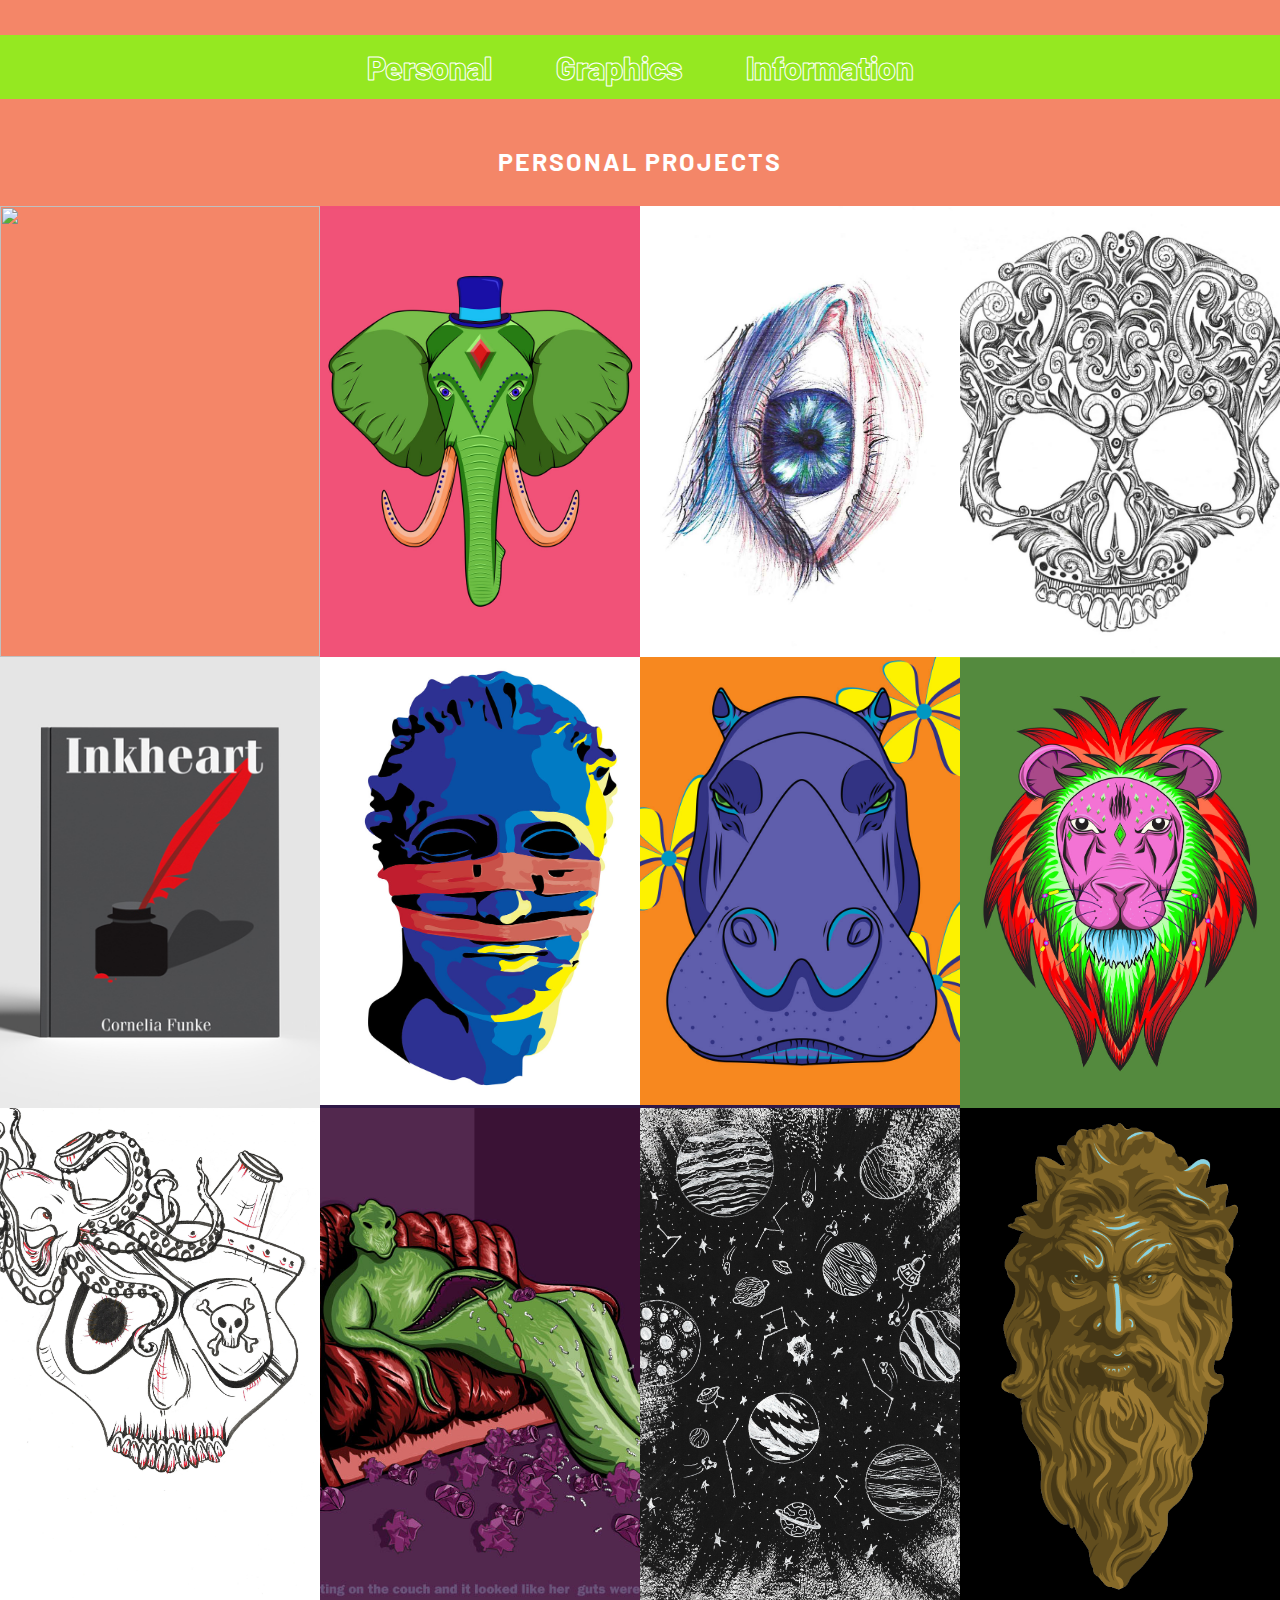
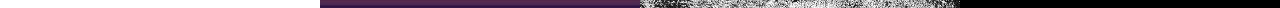
==== index.html @ 40e2166b "Add files via upload" ====
<!DOCTYPE html>
<title>Personal</title>
<meta charset="utf-8">
<meta name="viewport" content="width=device-width, initial-scale=1">
<link href="styless.css" rel="stylesheet">
<link rel="apple-touch-icon" sizes="180x180" href="img/apple-touch-icon.png">
<link rel="icon" type="image/png" sizes="32x32" href="img/favicon-32x32.png">
<link rel="icon" type="image/png" sizes="16x16" href="img/favicon-16x16.png">
<link rel="manifest" href="img/site.webmanifest">
<link rel="mask-icon" href="img/safari-pinned-tab.svg" color="#5bbad5">
<link rel="shortcut icon" href="img/favicon.ico">
<meta name="msapplication-TileColor" content="#da532c">
<meta name="msapplication-config" content="img/browserconfig.xml">
<meta name="theme-color" content="#ffffff">
<body>
	<main>
<main>
  
  <!-- class in body for BG image -->
<body class="home">


<!-- Navigation Bar -->

<nav class="container">
 
 <a href="index.html">
  <span data-content="Personal" aria-hidden="true">
  </span>Personal</a>

  <a href="graphics.html">
  <span data-content="Graphics" aria-hidden="true">
  </span>Graphics</a>

  <a href="information.html">
  <span data-content="Information" aria-hidden="true">
  </span>Information</a>
   </nav>





   <!-- Images and quick view? IDK -->

<main>

  <div class="portfolio">
  <h2 class="title">Personal Projects</h2>
  

  <div class="card">
    <div class="content">
      <span class="title">Animal Design</span>
      <span class="category">Made with Procreate</span>
    </div>
    <div class="image">
      <img src="img/Boar.jpg" alt="" />
    </div>
  </div>

  <div class="card">
    <div class="content">
      <span class="title">Animal Design</span>
      <span class="category">Made with Illustrator</span>
    </div>
    <div class="image">
      <img src="img/elephant.jpg" alt="" />
    </div>
  </div>

  <div class="card">
    <div class="content">
      <span class="title">Pen Design</span>
      <span class="category">Playing with different coloured pens</span>
    </div>
    <div class="image">
      <img src="img/eye.jpg" alt="" />
    </div>
  </div>

  <div class="card">
    <div class="content">
      <span class="title">Fancy Pen Work</span>
      <span class="category">Exploring shapes</span>
    </div>
    <div class="image">
      <img src="img/fancy.jpg" alt="" />
    </div>
  </div>

  <div class="card">
    <div class="content">
      <span class="title">Pattern</span>
      <span class="category">Exploring floral pen pattern</span>
    </div>
    <div class="image">
      <img src="img/inkheart.jpg" alt="" />
    </div>
  </div>

  <div class="card">
    <div class="content">
      <span class="title">Polish Sculpture</span>
      <span class="category">An Illustration made in Illustrator of a famous Polish Statue</span>
    </div>
    <div class="image">
      <img src="img/sculpture.jpg" alt="" />
    </div>
  </div>

  <div class="card">
    <div class="content">
      <span class="title">Animal Design</span>
      <span class="category">Illustration of a hippo's head, made in Illustrator</span>
    </div>
    <div class="image">
      <img src="img/hippo.jpg" alt="" />
    </div>
  </div>

  <div class="card">
    <div class="content">
      <span class="title">Animal Design</span>
      <span class="category">Illustration of a Lion, made in Illustrator</span>
    </div>
    <div class="image">
      <img src="img/lion.jpg" alt="" />
    </div>
  </div>

  

    <div class="card">
    <div class="content">
      <span class="title">OCTOPUS</span>
      <span class="category">A fun take on octopus :)</span>
    </div>
    <div class="image">
      <img src="img/octo.jpg" alt="" />
    </div>
  </div>

  <div class="card">
    <div class="content">
      <span class="title">Monster</span>
      <span class="category">Prompt drawing from a line I heard from a coworker</span>
    </div>
    <div class="image">
      <img src="img/monster.jpg" alt="" />
    </div>
  </div>



<div class="card">
    <div class="content">
      <span class="title">Space</span>
      <span class="category">Played with Gouache and a white gel pen</span>
    </div>
    <div class="image">
      <img src="img/space.jpg" alt="" />
    </div>
  </div>

  <div class="card">
    <div class="content">
      <span class="title">Zeus</span>
      <span class="category">Illustration of Zeus's head, made in Illustrator</span>
    </div>
    <div class="image">
      <img src="img/zeus.png" alt="" />
    </div>

    <div class="card">
    <div class="content">
      <span class="title">Heart</span>
      <span class="category">Inspired by Bishop Briggs album, Dead Man's Arms. Made in Illustrator</span>
    </div>
    <div class="image">
      <img src="img/heart.jpg" alt="" />
    </div>
  </div>

  </div>
</main>


	</main>
</body>
---- styless.css ----
@import url("https://fonts.googleapis.com/css?family=Barlow:800&display=swap");

* {
  margin: 0;
  padding: 0;
}

/*Background Image for home page*/
.home {
	background-color: #F48668;
}

body {
  font-family: "Barlow", sans-serif;
  display: flex;
  align-items: center;
  justify-content: center;
  margin: 0;
  min-height: 60vh;
  background-color: black;
}

/*navigation Bar*/
.container {
   background-color: #95E821;
    display: inline-flex;
    width: 100vw;
    padding: 0em;
    justify-content: center;
    position: absolute;
    top: 35px;
}

a {
  position: relative;
  display: inline-block;
  font-size: 2em;
  -webkit-text-stroke: 1px white;
    color: transparent;
  font-weight: 800;
  text-decoration: none;
  overflow: hidden;
  padding-inline: 1em;
  padding-top: .4em;
  padding-bottom: .4em;
  margin: 0em;
}
a span {
  position: absolute;
  top: 0;
  left: 0;
  overflow: hidden;
  transform: translateX(-100%);
  transition: transform 275ms ease;
      padding: 0em;
        margin: 13px 32px;
}
a span::before {
  display: inline-block;
  content: attr(data-content);
  color: white;
  transform: translateX(100%);
  transition: transform 275ms ease;
  text-decoration: none;
}
a:hover span {
  transform: translateX(0);
}
a:hover span::before {
  transform: translateX(0);
}

a:hover {
-webkit-text-stroke: 0px white;
animation-delay: 2s;
}

a:active {
  color: white;
    }


@media (min-width: 40em) {
  .home-button {
    display: block;
  }
  .toggle {
    display: none;
  }
  .mobile-nav {
    display: none;
  }
}



/*Test*/

.portfolio {
  display: flex;
  flex-wrap: wrap;
  min-width: 320px;
  justify-content: center;
      padding-top: 6em;
}

.portfolio h2 {
  flex-basis: 100%;
  text-align: center;
  margin: 50px auto 30px;
  text-transform: uppercase;
  letter-spacing: 2px;
  color: white;
  font-size: 25px;
  font-weight: bold;
}

.portfolio p {
  color: white;
   font-family: roboto;
   font-weight: bold;
}
.card {
  width: 25%;
  overflow: hidden;
  position: relative;
}
.card .content {
  z-index: 2;
  width: 100%;
  position: absolute;
  bottom: -100px;
  transition: all 0.7s ease;
  display: flex;
  flex-direction: column;
  align-items: center;
  padding: 20px;
  box-sizing: border-box;
  min-height: 100px;
  background: #2F1847;
}
.card .image {
  z-index: 1;
  height: 100%;
}
.card img {
  height: 100%;
  width: 100%;
  object-fit: cover;
  transition: all 0.5s ease;
}

.card:hover .content {
  bottom: 0px;
  color: #fff;
}

.card:hover .image img {
  transform: scale(1.1);
}




/*title of card*/
.card .content span:first-child {
  text-transform: uppercase;
  margin-bottom: 10px;
  font-weight: 700;
  letter-spacing: 1px;
  text-align: center;
  color:  #00B2CA;
  font-size: 16px;
}


/*lil description*/
.card .content span:last-child {
  font-size: 14px;
  color: #DD614A;
  text-align: center;
  font-weight: 700;
}



/*information page*/
.box {
  background-color: white;
    position: relative;
    margin: 150px;
    top: 50px;
    padding: 118px;
}

h2{
  flex-basis: 100%;
  text-align: center;
  
  text-transform: uppercase;
  letter-spacing: 2px;
  color: black;
  font-size: 25px;
  font-weight: bold;
}

h5{
  color: black;
  font-weight: normal;
  letter-spacing: 1px;
  text-align: center;
  flex-basis: 100%;
      margin-top: 14px;
    margin-bottom: 25px;
    font-size: 15px;
}

p {
   color: #F48668;
   font-family: roboto;
   font-weight: bold;
}

@media screen and (max-width: 768px) {
  .card {
  width: 50%;
  }
  .card .content {
    bottom: 0;
  }
}

@media screen and (max-width: 480px) {
  .card {
  width: 100%;
  }
}
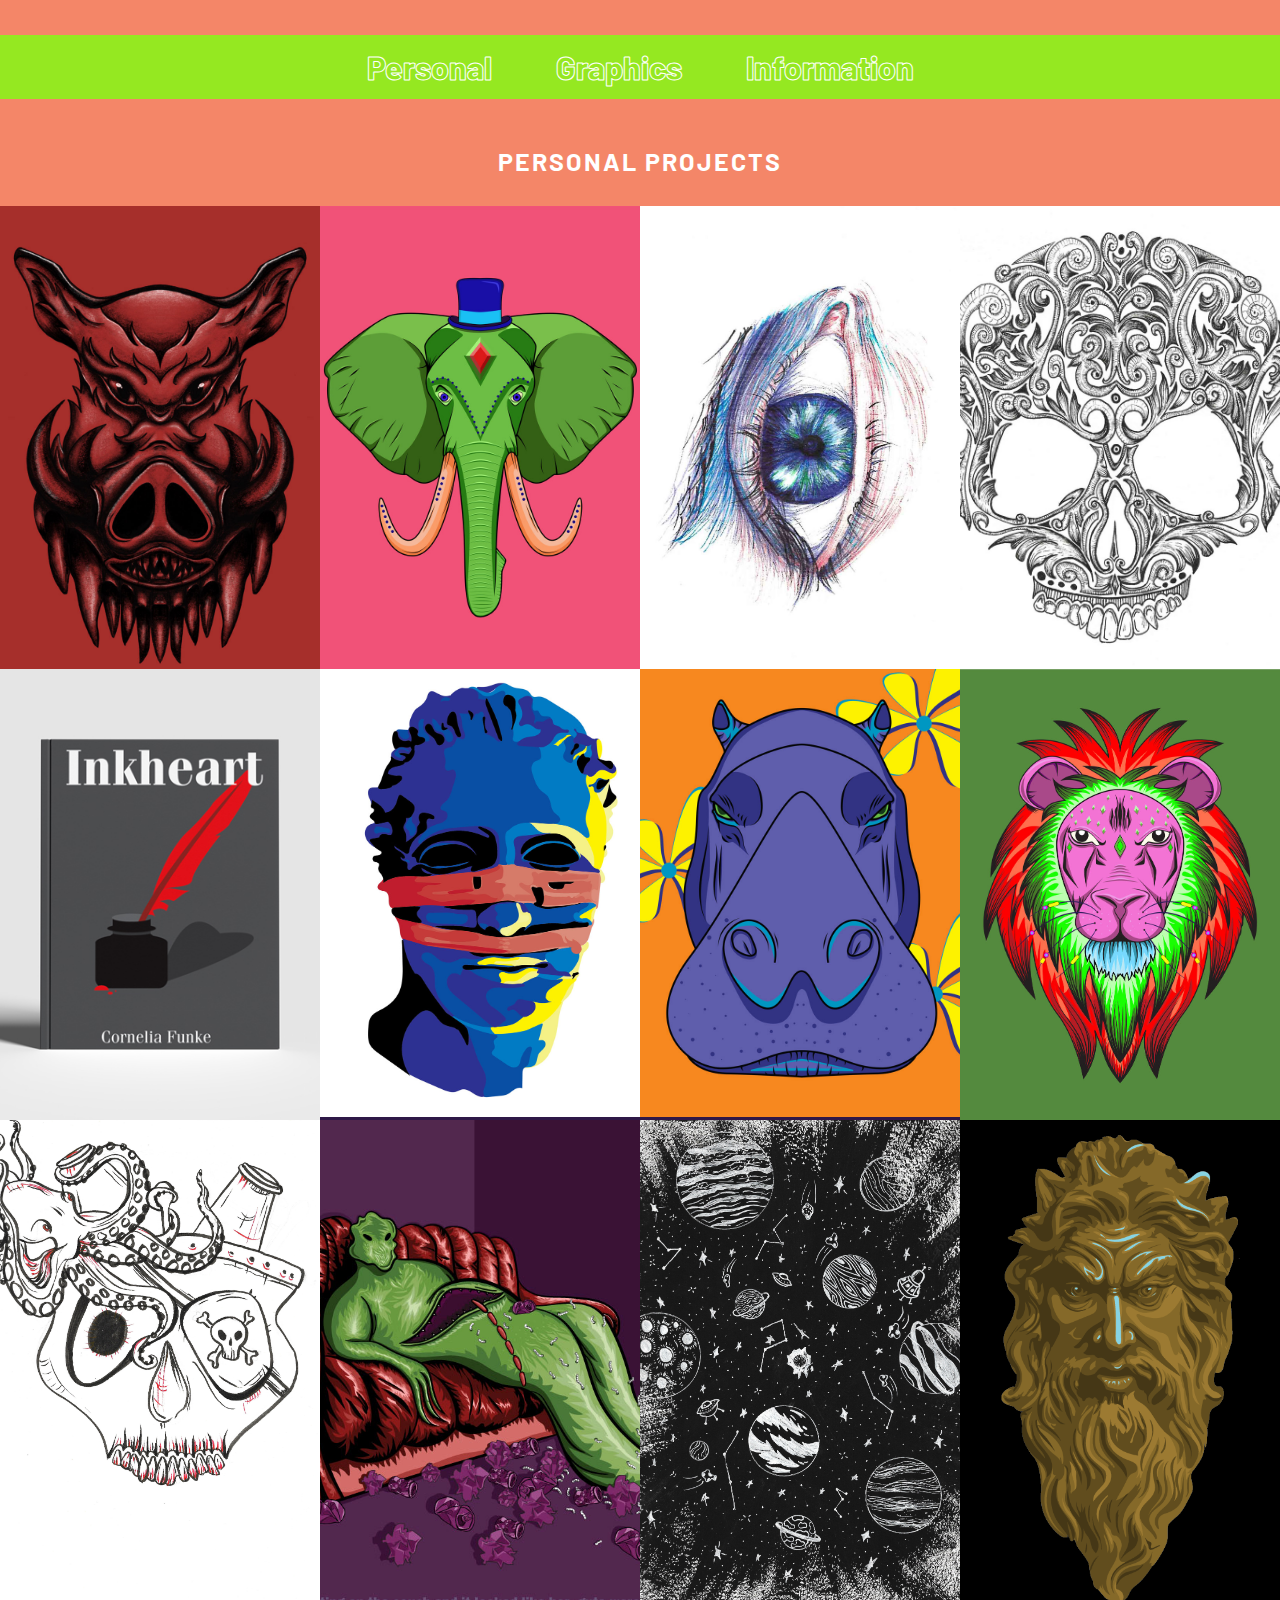
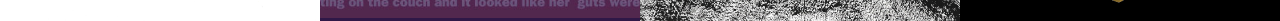
==== commit 1e7b62c2: "Update index.html" ====
--- a/index.html
+++ b/index.html
@@ -55,7 +55,7 @@
       <span class="category">Made with Procreate</span>
     </div>
     <div class="image">
-      <img src="img/Boar.jpg" alt="" />
+      <img src="img/boar.jpg" alt="" />
     </div>
   </div>
 
@@ -187,4 +187,4 @@
 
 
 	</main>
-</body>+</body>
